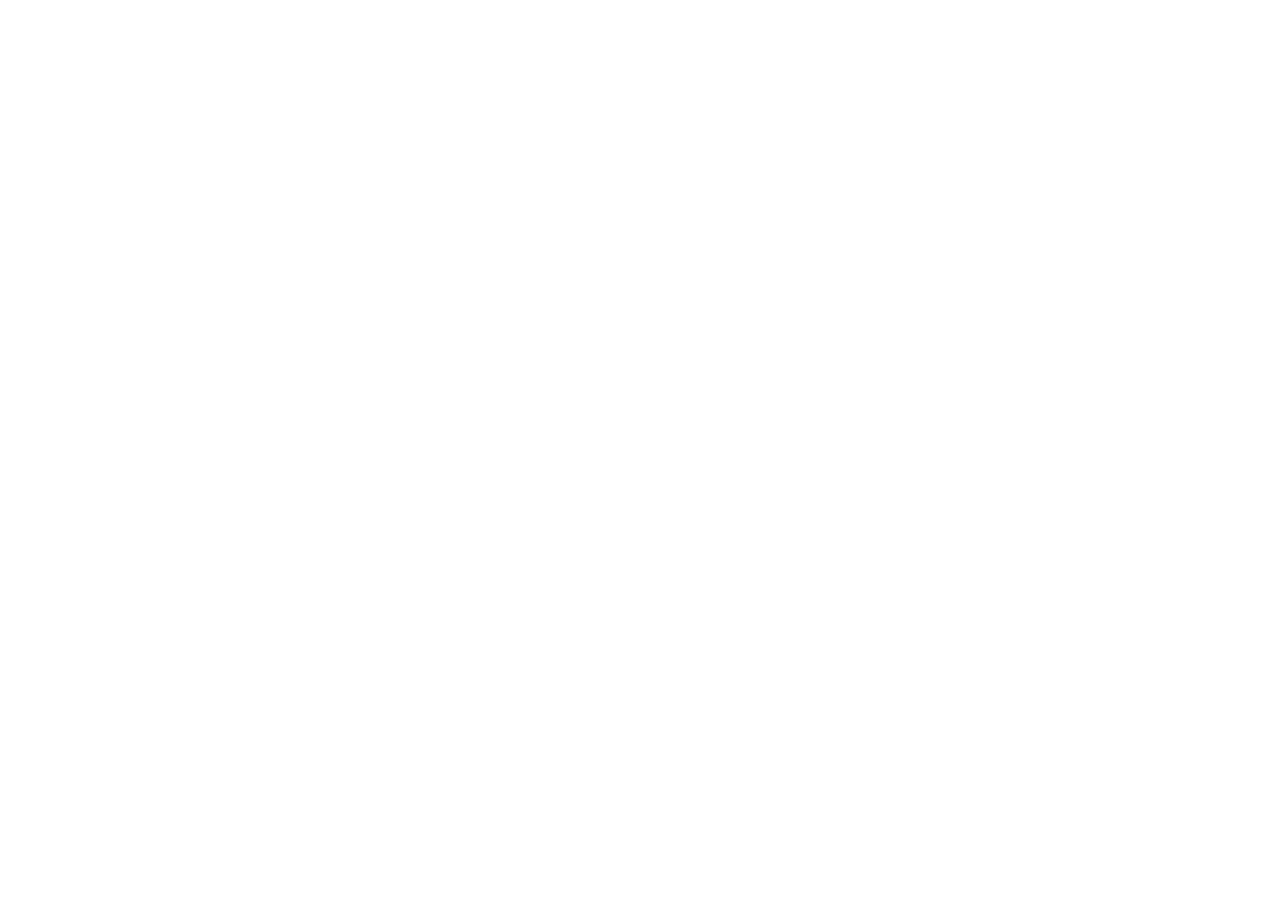
==== home.html @ b7ff76f3 "restructured files" ====
<!DOCTYPE html>
<html lang="en" dir="ltr">
  <head>
    <meta charset="utf-8">
    <meta name="viewport" content="width=device-width, initial-scale=1">
    <meta name="author" content="Seth Vandenbos">
    <meta name="description" content="my cool new project">
    <meta name="keywords" content="HTML, CSS, SEO, web, web development">
    <title>Shared User | Seth Vandenbos</title>
    <link rel="shortcut icon" href="./assets/img/favicon.png?v=2" type="image/x-icon">
    <link rel="preconnect" href="https://fonts.googleapis.com">
    <link rel="preconnect" href="https://fonts.gstatic.com" crossorigin>
    <link rel="stylesheet" href="https://fonts.googleapis.com/css2?family=Montserrat:wght@400;600;700&family=Quicksand:wght@400;600;700&family=Open+Sans:wght@400;600;700&display=swap">
    <link rel="stylesheet" href="https://cdnjs.cloudflare.com/ajax/libs/font-awesome/6.2.0/css/all.min.css" integrity="sha512-xh6O/CkQoPOWDdYTDqeRdPCVd1SpvCA9XXcUnZS2FmJNp1coAFzvtCN9BmamE+4aHK8yyUHUSCcJHgXloTyT2A==" crossorigin="anonymous" referrerpolicy="no-referrer" />
    <link rel="stylesheet" href="./assets/style/index.css">
    <script src="./assets/script/index.js" type="module"></script>
  </head>
  <body id="top">

   

  </body>
</html>
---- assets/style/index.css ----
@import "./base.css";
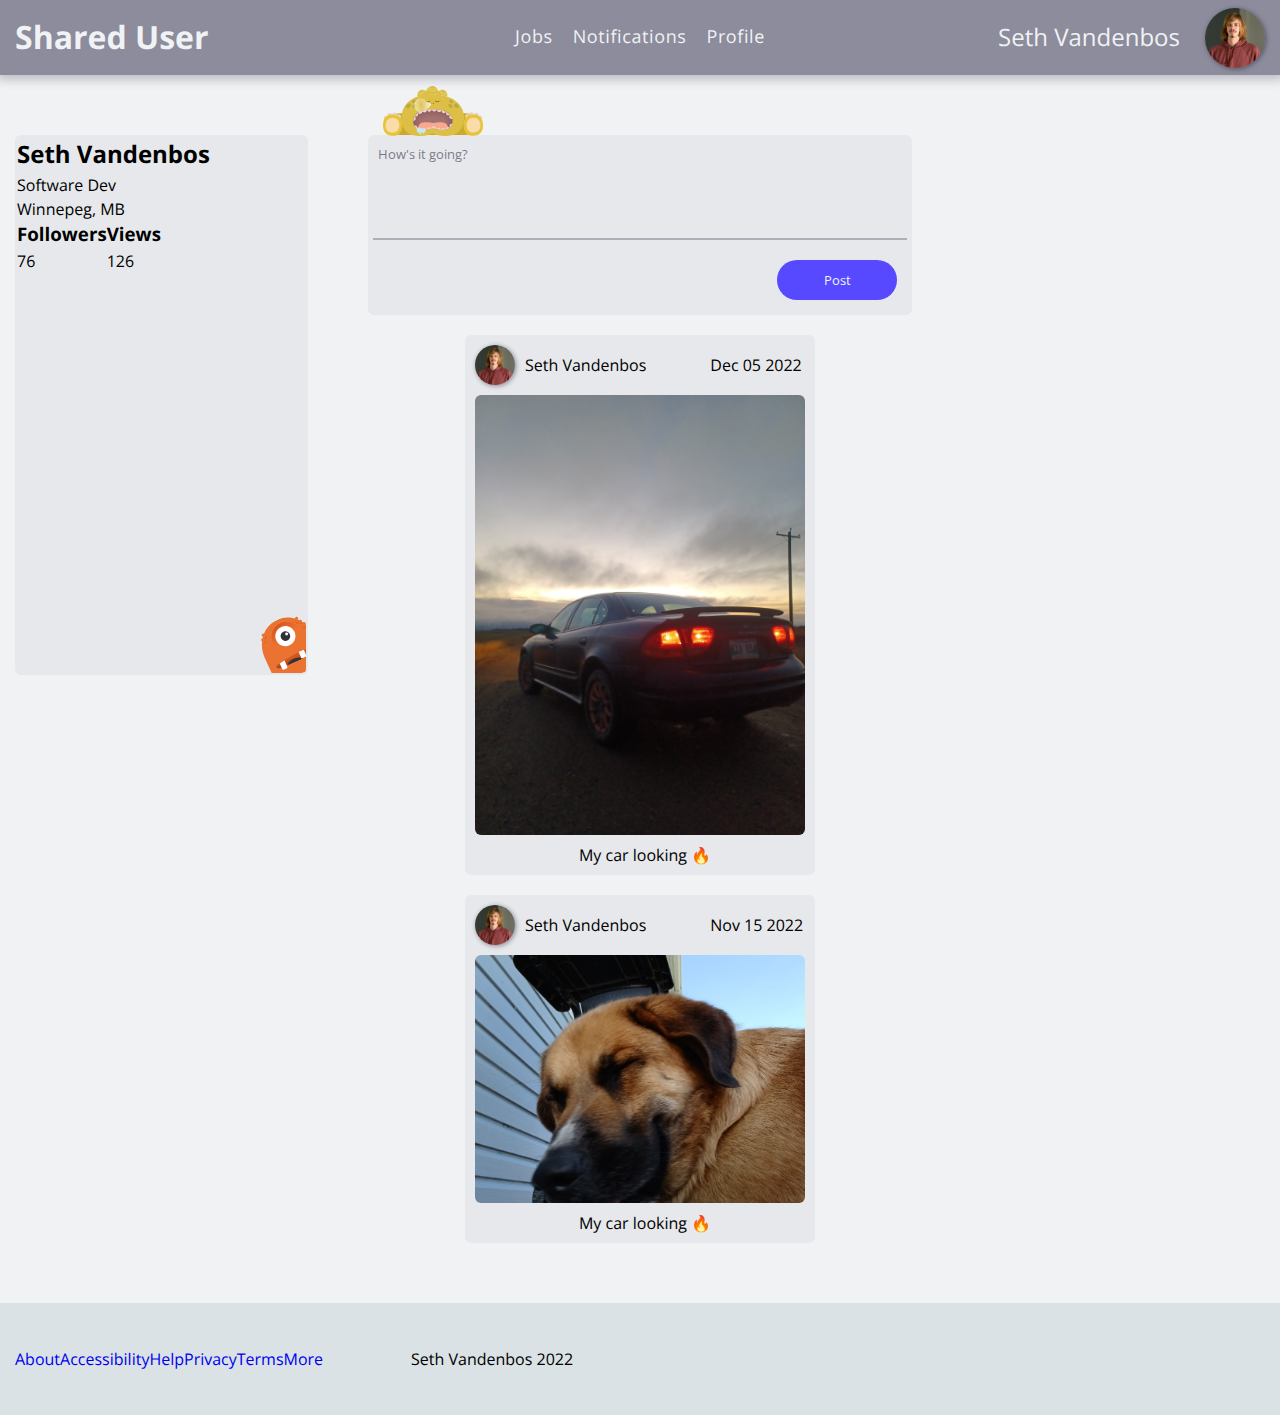
==== commit 468a1f48: "working posts" ====
--- a/home.html
+++ b/home.html
@@ -6,18 +6,140 @@
     <meta name="author" content="Seth Vandenbos">
     <meta name="description" content="my cool new project">
     <meta name="keywords" content="HTML, CSS, SEO, web, web development">
-    <title>Shared User | Seth Vandenbos</title>
-    <link rel="shortcut icon" href="./assets/img/favicon.png?v=2" type="image/x-icon">
+    <title>Home | Shared User</title>
+    <link rel="shortcut icon" href="./assets/img/favicon.png" type="image/x-icon">
     <link rel="preconnect" href="https://fonts.googleapis.com">
     <link rel="preconnect" href="https://fonts.gstatic.com" crossorigin>
     <link rel="stylesheet" href="https://fonts.googleapis.com/css2?family=Montserrat:wght@400;600;700&family=Quicksand:wght@400;600;700&family=Open+Sans:wght@400;600;700&display=swap">
     <link rel="stylesheet" href="https://cdnjs.cloudflare.com/ajax/libs/font-awesome/6.2.0/css/all.min.css" integrity="sha512-xh6O/CkQoPOWDdYTDqeRdPCVd1SpvCA9XXcUnZS2FmJNp1coAFzvtCN9BmamE+4aHK8yyUHUSCcJHgXloTyT2A==" crossorigin="anonymous" referrerpolicy="no-referrer" />
     <link rel="stylesheet" href="./assets/style/index.css">
-    <script src="./assets/script/index.js" type="module"></script>
+    <script src="./assets/script/home.js" type="module"></script>
   </head>
-  <body id="top">
+  <body>
 
-   
+    <header>
+      <div class="container flex">
+        <div class="title">
+          <h1>
+            <a href="#">
+              Shared User
+            </a>
+          </h1>
+        </div>
+        <nav class="flex">
+          <ul class="flex">
+            <li><a href="#">Jobs</a></li>
+            <li><a href="#">Notifications</a></li>
+            <li><a href="#">Profile</a></li>
+          </ul>
+        </nav>
+        <div class="user flex">
+          <h2>Seth Vandenbos</h2>
+          <div class="avatar small"></div>
+        </div>
+      </div>
+    </header>
+
+    <main class="flex container">
+
+      <section class="profile one">
+        <div class="avatar big"></div>
+        <h2>Seth Vandenbos</h2>
+        <p>Software Dev</p>
+        <p class="location">Winnepeg, MB</p>
+        <div class="flex">
+          <div class="info follows">
+            <h3>Followers</h3>
+            <p>76</p>
+          </div>
+          <div class="info views">
+            <h3>Views</h3>
+            <p>126</p>
+          </div>
+        </div>
+        <div class="cool-monster">
+          <img src="./assets/img/coolmonster.svg" alt="Funny Monster">
+        </div>
+      </section>
+      
+      <section class="posts">
+        <div class="sleepy-monster">
+          <img src="./assets/img/sleepy-monster.svg" alt="Sleepy Monster">
+        </div>
+        <form class="flex">
+          <textarea placeholder="How's it going?"></textarea>
+          <div class="form-col">
+            <input type="file" class="img-input" id="file" accept="image/*">
+            <label for="file" class="label flex">
+              <i class="fa-solid fa-image"></i>
+              <p class="label-p"></p>
+            </label>
+          </div>
+          <div class="form-col">
+            <button type="button" class="post">Post</button>
+          </div>
+        </form>
+          <div class="posts-place flex">
+            <div class="posted">
+              <div class="post-header flex">
+                <div class="avatar smaller"></div>
+                <p>Seth Vandenbos</p>
+                <p>Dec 05 2022</p>
+              </div>
+              <img src="./assets/img/alero-1.jpg" alt="2004 Oldsmobile Alero">
+              <p>My car looking 🔥</p>
+            </div>
+            <div class="posted">
+              <div class="post-header flex">
+                <div class="avatar smaller"></div>
+                <p>Seth Vandenbos</p>
+                <p>Nov 15 2022</p>
+              </div>
+              <img src="./assets/img/bandit.jpg" alt="Bandit the dog">
+              <p>My car looking 🔥</p>
+            </div>
+          </div>
+        </div>
+      </section>
+      
+      <section class="followers one">
+
+      </section>
+      <!-- <div class="green-monster">
+        <img src="./assets/img/toothless-monster.svg" alt="Green Monster">
+      </div> -->
+
+    </main>
+
+    <footer>
+
+      <div class="container footer flex">
+        <div class="links flex">
+          <a href="#">
+            <p>About</p>
+          </a>
+          <a href="#">
+            <p>Accessibility</p>
+          </a>
+          <a href="#">
+            <p>Help</p>
+          </a>
+          <a href="#">
+            <p>Privacy</p>
+          </a>
+          <a href="#">
+            <p>Terms</p>
+          </a>
+          <a href="#">
+            <p>More</p>
+          </a>
+        </div>
+        <div class="copyright">
+          <p>Seth Vandenbos 2022</p>
+        </div>
+      </div>
+
+    </footer>
 
   </body>
 </html>--- a/assets/style/index.css
+++ b/assets/style/index.css
@@ -1,2 +1,258 @@
 @import "./base.css";
 
+/* - - - - - - - - - - - - - - - - - - - - - - - - */
+/* General                                         */
+/* - - - - - - - - - - - - - - - - - - - - - - - - */
+
+.flex {
+  display: flex;
+  flex-flow: row wrap;
+}
+
+body {
+  background-color: var(--app-light);
+}
+
+/* - - - - - - - - - - - - - - - - - - - - - - - - */
+/* Header                                          */
+/* - - - - - - - - - - - - - - - - - - - - - - - - */
+
+header {
+  height: var(--app-header-height);
+  background-color: #0300226b;
+  box-shadow: 1px 0px 10px 4px #0300223d;
+}
+
+header .title {
+  width: 30%;
+}
+
+header nav {
+  width: 40%;
+  justify-content: center;
+}
+
+header h1, header h2 {
+  line-height: var(--app-header-height);
+}
+
+nav li {
+  line-height: var(--app-header-height);
+  list-style: none;
+  font-size: 18px;
+  letter-spacing: 0.6px;
+}
+
+nav li + li {
+  margin-left: 20px;
+}
+
+li a:hover {
+  text-decoration: underline;
+}
+
+header a {
+  color: var(--app-light);
+}
+
+.user {
+  width: 30%;
+  align-items: center;
+  justify-content: right;
+}
+
+.user h2 {
+  color: var(--app-light);
+  font-weight: 400;
+}
+
+.small {
+  width: 60px;
+  height: 60px;
+  margin-left: 25px;
+  border-radius: 50%;
+  overflow: hidden;
+}
+
+/* - - - - - - - - - - - - - - - - - - - - - - - - */
+/* Main                                            */
+/* - - - - - - - - - - - - - - - - - - - - - - - - */
+
+main {
+  min-height: calc(100vh - var(--app-header-height) - var(--app-footer-height) - 120px);
+  position: relative;
+  gap: 30px;
+  margin-top: 60px;
+  margin-bottom: 60px;
+}
+
+.avatar {
+  background-image: url('../img/profile-img.jpg');
+  background-size: cover;
+  background-position: center;
+  box-shadow: 1px 1px 5px 0px #0300226b;
+}
+
+.one {
+  width: calc(25% - 20px);
+  height: 60vh;
+}
+
+.profile{
+  background-color: #0300220a;
+  border: 2px solid #03002200;
+  border-radius: 6px;
+  position: relative;
+  overflow: hidden;
+}
+
+.sleepy-monster {
+  height: 0;
+  position: absolute;
+  top: -49px;
+  left: 45px;
+}
+
+.posts {
+  position: relative;
+  border-radius: 6px;
+  width: calc(50% - 20px);
+  justify-content: center;
+}
+
+form {
+  background-color: #0300220a;
+  width: 90%;
+  justify-content: center;
+  margin-inline: auto;
+  border-radius: 6px;
+  padding: 5px;
+}
+
+textarea {
+  width: 100%;
+  height: 100px;
+  resize: none;
+  padding: 5px;
+  background-color: transparent;
+  border-bottom: 2px solid #0300223f;
+  margin-bottom: 20px;
+}
+
+textarea::placeholder {
+  color: #03002283;
+}
+
+input[type="file"] {
+  display: none;
+}
+
+.form-col {
+  width: 50%;
+}
+
+.form-col + .form-col {
+  text-align: right;
+  padding-right: 10px;
+}
+
+label {
+  font-size: 26px;
+  line-height: 30px;
+  height: 30px;
+  overflow: hidden;
+  margin-left: 10px;
+  color: #03002283;
+}
+
+label:hover {
+  cursor: pointer;
+}
+
+.label .label-p {
+  position: relative;
+  bottom: 3px;
+  font-size: 14px;
+  overflow: hidden;
+  margin-left: 10px;
+}
+
+.post {
+  margin-bottom: 10px;
+  width: 120px;
+  height: 40px;
+  color: var(--app-light);
+  border-radius: 20px;
+  background-color: var(--app-blue);
+}
+
+.post:hover {
+  background-color: var(--app-blue-hover);
+}
+
+.posts-place {
+  border-radius: 6px;
+  overflow: hidden;
+  justify-content: center;
+}
+
+.posted {
+  margin-top: 20px;
+  border-radius: 6px;
+  overflow: hidden;
+  width: 350px;
+  background-color: #0300220a;
+  padding: 10px;
+  text-align: center;
+}
+
+.posted img {
+  width: 100%;
+  border-radius: 6px;
+  margin-inline: auto;
+}
+
+.posted p {
+  margin-top: 10px;
+}
+
+.post-header {
+  height: 50px;
+}
+
+.smaller {
+  height: 40px;
+  width: 40px;
+  border-radius: 50%;
+}
+
+
+.posted p {
+  margin-left: 10px;
+  line-height: 20px;
+}
+
+.posted p + p {
+  margin-left: 64px;
+}
+
+/* - - - - - - - - - - - - - - - - - - - - - - - - */
+/* Footer                                          */
+/* - - - - - - - - - - - - - - - - - - - - - - - - */
+
+footer {
+  height: var(--app-footer-height);
+  background-color: var(--app-footer-light);
+}
+.footer {
+  align-items: center;
+  height: 100%;
+}
+
+
+
+.copyright {
+  width: 20%;
+  text-align: right;
+}
+
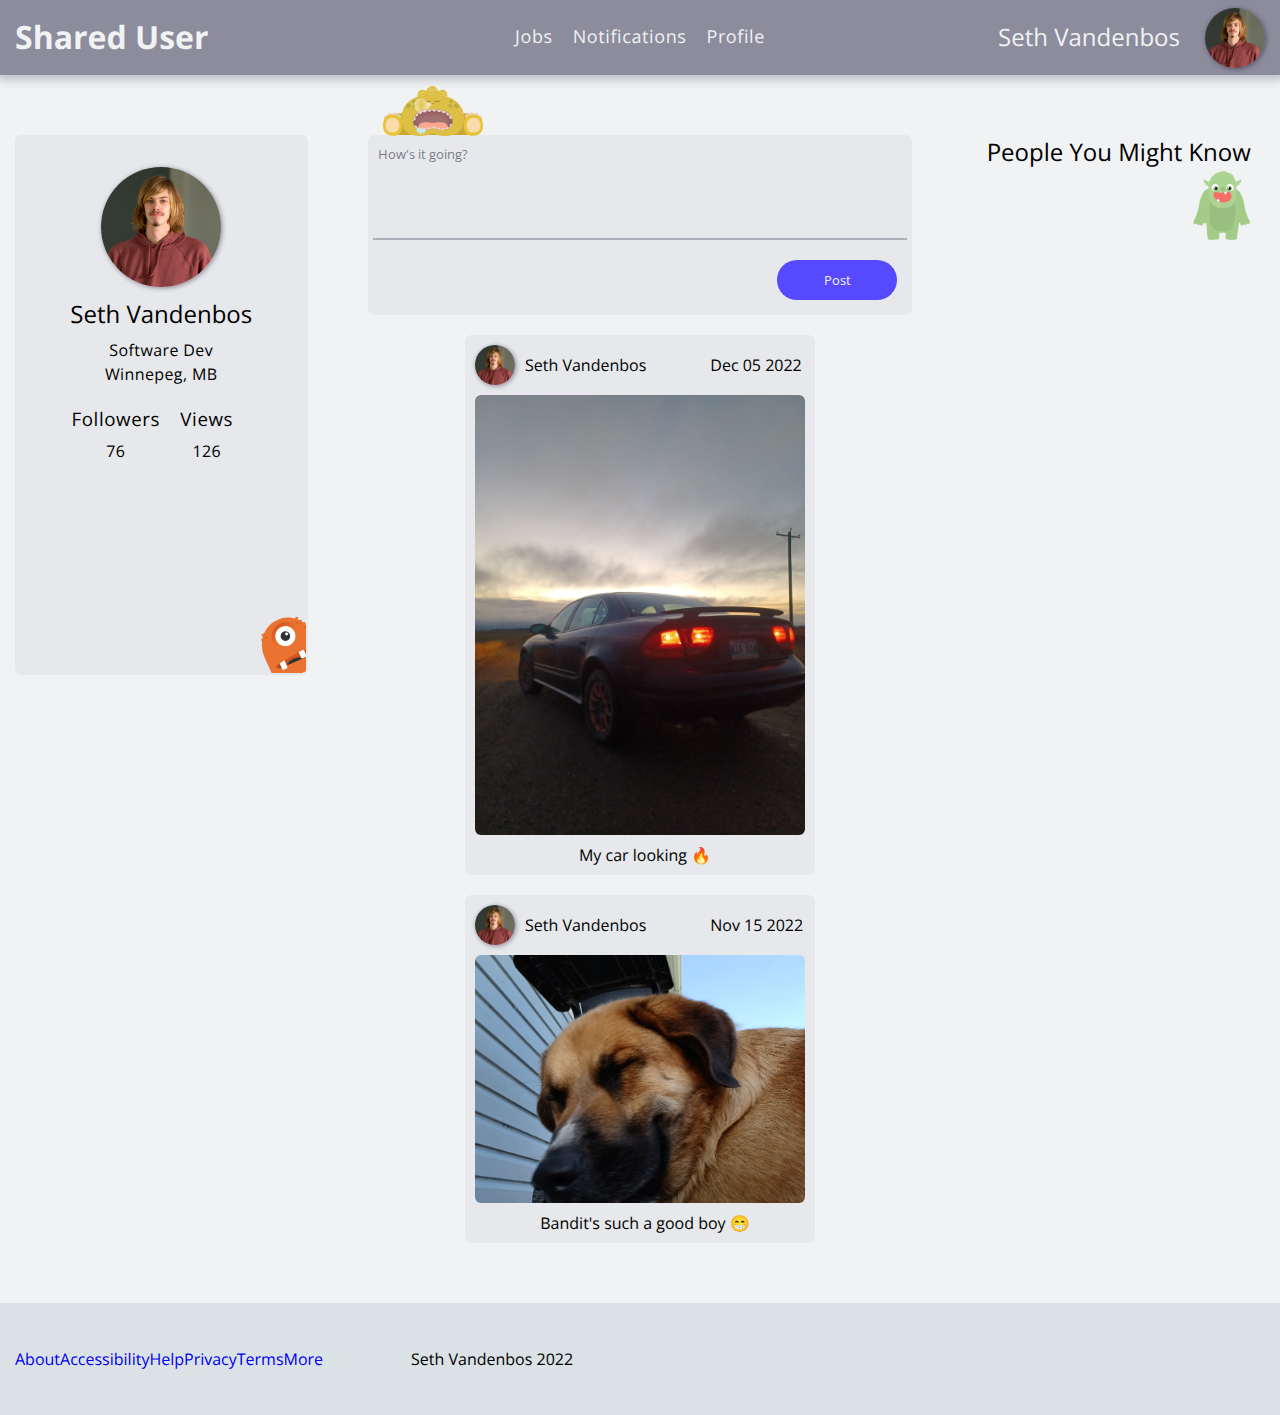
==== commit b6911280: "with followers" ====
--- a/home.html
+++ b/home.html
@@ -42,19 +42,21 @@
 
     <main class="flex container">
 
-      <section class="profile one">
-        <div class="avatar big"></div>
-        <h2>Seth Vandenbos</h2>
-        <p>Software Dev</p>
-        <p class="location">Winnepeg, MB</p>
-        <div class="flex">
-          <div class="info follows">
-            <h3>Followers</h3>
-            <p>76</p>
-          </div>
-          <div class="info views">
-            <h3>Views</h3>
-            <p>126</p>
+      <section class="profile one flex">
+        <div>
+          <div class="avatar big"></div>
+          <h2>Seth Vandenbos</h2>
+          <p>Software Dev</p>
+          <p>Winnepeg, MB</p>
+          <div class="info flex">
+            <div class="follows">
+              <h3>Followers</h3>
+              <p>76</p>
+            </div>
+            <div class="views">
+              <h3>Views</h3>
+              <p>126</p>
+            </div>
           </div>
         </div>
         <div class="cool-monster">
@@ -96,18 +98,18 @@
                 <p>Nov 15 2022</p>
               </div>
               <img src="./assets/img/bandit.jpg" alt="Bandit the dog">
-              <p>My car looking 🔥</p>
+              <p>Bandit's such a good boy 😁</p>
             </div>
           </div>
         </div>
       </section>
       
       <section class="followers one">
-
+        <h2>People You Might Know</h2>
+        <div class="green-monster">
+          <img src="./assets/img/toothless-monster.svg" alt="Green Monster">
+        </div>
       </section>
-      <!-- <div class="green-monster">
-        <img src="./assets/img/toothless-monster.svg" alt="Green Monster">
-      </div> -->
 
     </main>
 
--- a/assets/style/index.css
+++ b/assets/style/index.css
@@ -104,6 +104,46 @@
   border-radius: 6px;
   position: relative;
   overflow: hidden;
+  justify-content: center;
+}
+
+.big {
+  margin-top: 30px;
+  width: 120px;
+  height: 120px;
+  border-radius: 50%;
+  margin-inline: auto;
+}
+
+.profile h2 {
+  margin-top: 10px;
+  font-weight: 400;
+  text-align: center;
+  width: 100%;
+}
+
+.profile p {
+  text-align: center;
+  margin-top: 5px;
+  letter-spacing: 0.4px;
+}
+.profile p + p {
+  margin-top: 0px;
+}
+
+.profile .info {
+  text-align: center;
+  margin-top: 20px;
+}
+
+.profile .info div {
+  width: 50%;
+}
+.info h3 {
+  width: 100%;
+  text-align: center;
+  font-weight: 400;
+  letter-spacing: 0.6px;
 }
 
 .sleepy-monster {
@@ -236,6 +276,43 @@
   margin-left: 64px;
 }
 
+.followers h2 {
+  font-weight: 400;
+  text-align: center;
+  margin-bottom: 40px;
+}
+
+.follower {
+  z-index: 999;
+  width: 100%;
+  justify-content: left;
+  background-color: #E7E9EB;
+  padding: 10px;
+  border-radius: 6px;
+}
+.follower + .follower {
+  margin-top: 20px;
+}
+
+.follower div {
+  height: 60px;
+  line-height: 40px;
+  margin-left: 10px;
+}
+
+.follower .flex p {
+  width: 100%;
+}
+
+.follower .location {
+  font-size: 14px;
+  letter-spacing: 0.5px;
+  line-height: 2px;
+  margin-left: 20px;
+}
+
+
+
 /* - - - - - - - - - - - - - - - - - - - - - - - - */
 /* Footer                                          */
 /* - - - - - - - - - - - - - - - - - - - - - - - - */
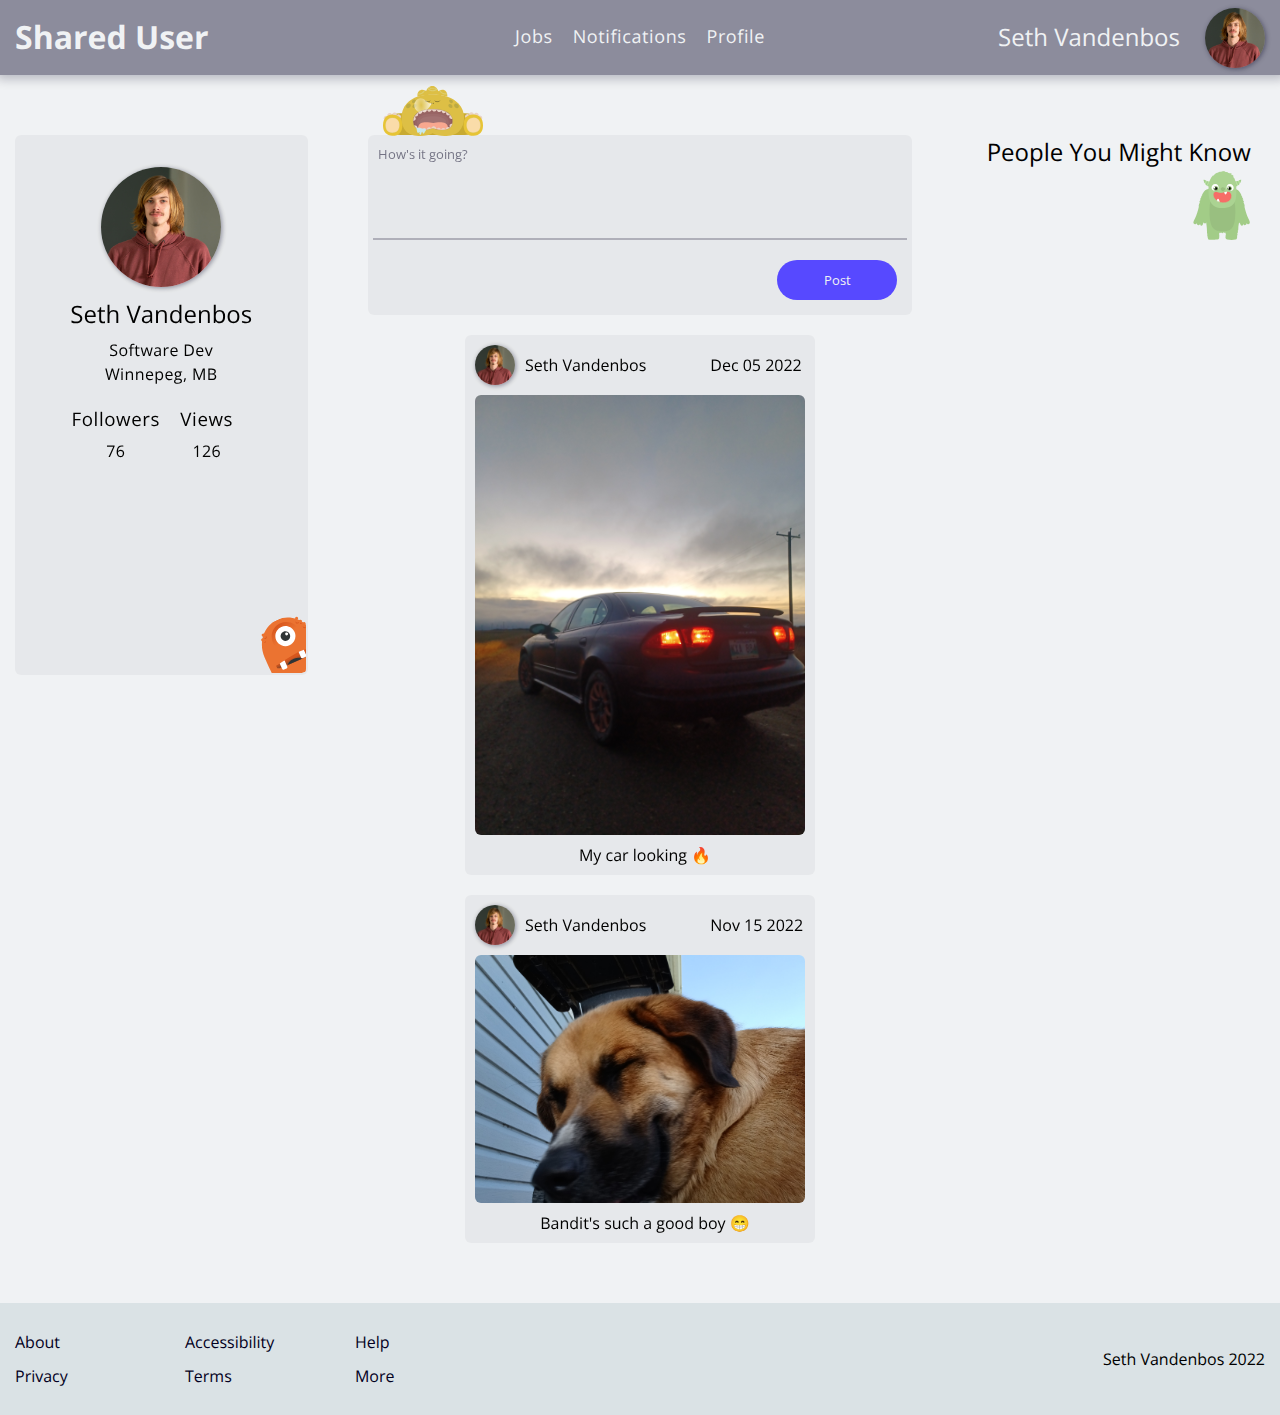
==== commit 0b2ebb9c: "styled footer" ====
--- a/home.html
+++ b/home.html
@@ -117,24 +117,26 @@
 
       <div class="container footer flex">
         <div class="links flex">
-          <a href="#">
-            <p>About</p>
-          </a>
-          <a href="#">
-            <p>Accessibility</p>
-          </a>
-          <a href="#">
-            <p>Help</p>
-          </a>
-          <a href="#">
-            <p>Privacy</p>
-          </a>
-          <a href="#">
-            <p>Terms</p>
-          </a>
-          <a href="#">
-            <p>More</p>
-          </a>
+          <div class="flex">
+            <a href="#">
+              <p>About</p>
+            </a>
+            <a href="#">
+              <p>Accessibility</p>
+            </a>
+            <a href="#">
+              <p>Help</p>
+            </a>
+            <a href="#">
+              <p>Privacy</p>
+            </a>
+            <a href="#">
+              <p>Terms</p>
+            </a>
+            <a href="#">
+              <p>More</p>
+            </a>
+          </div>
         </div>
         <div class="copyright">
           <p>Seth Vandenbos 2022</p>
--- a/assets/style/index.css
+++ b/assets/style/index.css
@@ -102,7 +102,8 @@
   background-color: #0300220a;
   border: 2px solid #03002200;
   border-radius: 6px;
-  position: relative;
+  position: sticky;
+  top: 40px;
   overflow: hidden;
   justify-content: center;
 }
@@ -326,7 +327,22 @@
   height: 100%;
 }
 
-
+.links {
+  width: 80%;
+}
+.links div {
+  width: 50%;
+  gap: 10px
+}
+
+.links a {
+  width: calc(100% / 3 - 20px / 3);
+  color: var(--app-dark);
+}
+
+.links a:hover {
+  text-decoration: underline;
+}
 
 .copyright {
   width: 20%;
